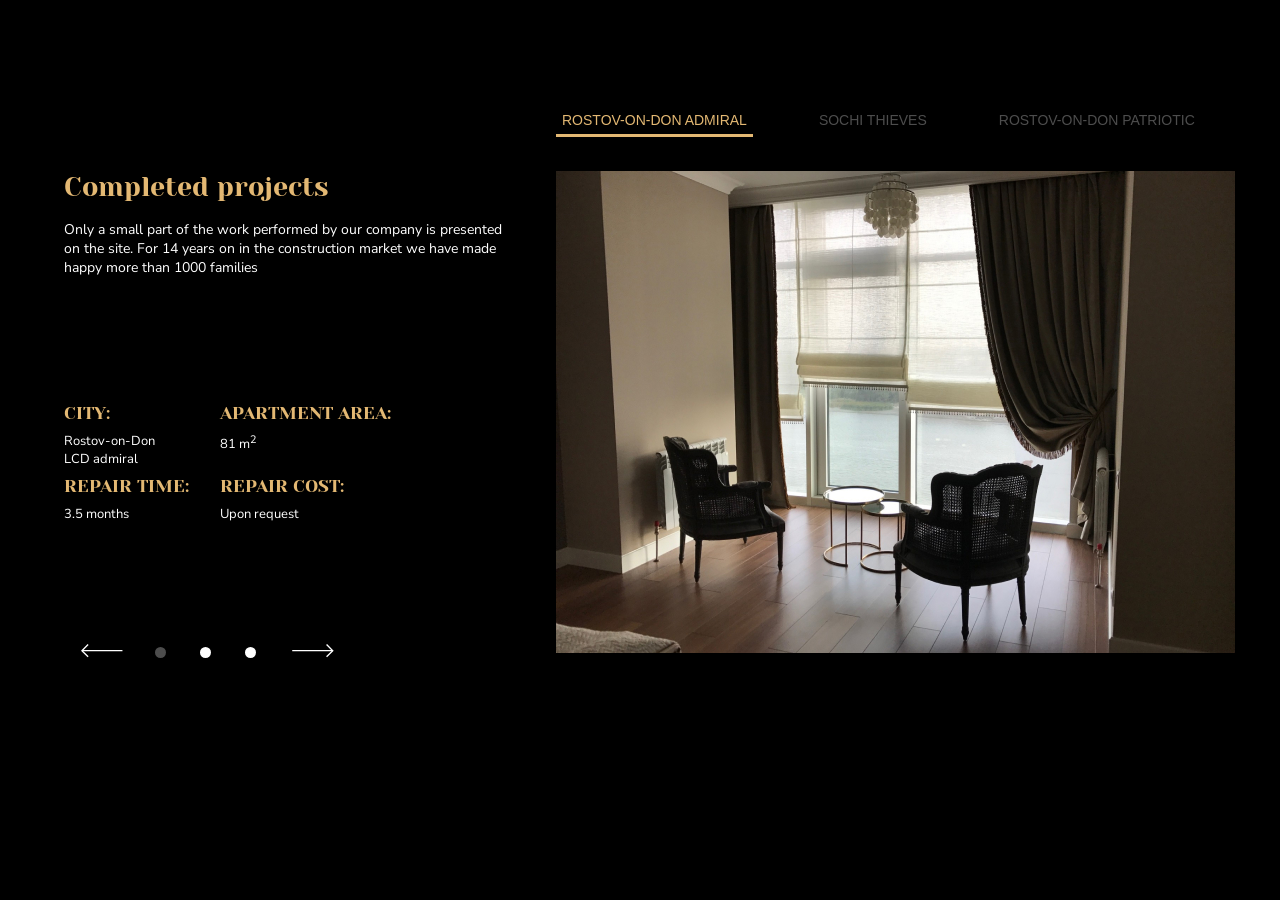
==== Documents/Study/Slider/index.html @ c3e7d674 "Верстка и логика Слайдера без адаптивности" ====
<!DOCTYPE html>
<html lang="en">
  <head>
    <meta charset="UTF-8" />
    <meta name="viewport" content="width=device-width, initial-scale=1.0" />
    <title>Slider</title>
    <link rel="stylesheet" href="style.css" />
  </head>
  <body>
    <div class="main">
      <div>
        <h1>Completed projects</h1>
        <p>
          Only a small part of the work performed by our company is presented on
          the site. For 14 years on in the construction market we have made
          happy more than 1000 families
        </p>
      </div>
      <div class="specifications">
        <div>
          <h3>CITY:</h3>
          <p class="rostov-admiral">Rostov-on-Don</p>
          <p class="rostov-admiral">LCD admiral</p>
          <p class="sochi" style="display: none">Sochi</p>
          <p class="sochi" style="display: none">Thieves</p>
          <p class="rostov-patriotic" style="display: none">Rostov-on-Don</p>
          <p class="rostov-patriotic" style="display: none">Patriotic</p>
        </div>
        <div>
          <h3>APARTMENT AREA:</h3>
          <p class="rostov-admiral">81 m<sup>2</sup></p>
          <p class="sochi" style="display: none">105 m<sup>2</sup></p>
          <p class="rostov-patriotic" style="display: none">93 m<sup>2</sup></p>
        </div>
        <div>
          <h3>REPAIR TIME:</h3>
          <p class="rostov-admiral">3.5 months</p>
          <p class="sochi" style="display: none">3 months</p>
          <p class="rostov-patriotic" style="display: none">4 months</p>
        </div>
        <div>
          <h3>REPAIR COST:</h3>
          <p>Upon request</p>
        </div>
      </div>
      <div class="arrows">
        <button><img id="arrow-left" src="images/arrow-left.svg" alt="Стрелка влево" />
        <button><div id="dot-1" class="dot active"></div></button>
        <button><div id="dot-2" class="dot"></div></button>
       <button> <div id="dot-3" class="dot"></div></button>
        <button><img
          id="arrow-right"
          src="images/arrow-right.svg"
          alt="Стрелка вправо"
        /></button>
      </div>
    </div>

    <div class="links">
      <ul>
        <li><button class="link active" id="link-1">ROSTOV-ON-DON ADMIRAL</button></li>
        <li><button class="link" id="link-2">SOCHI THIEVES</button></li>
        <li><button class="link" id="link-3">ROSTOV-ON-DON PATRIOTIC</button></li>
      </ul>
    </div>

    <div class="images">
        <img id="image" src="images/Rostov-on-don admiral.jpg" alt="">
    </div>

    <script src="script.js"></script>
  </body>
</html>
---- Documents/Study/Slider/style.css ----
@import url("https://fonts.googleapis.com/css2?family=Nunito+Sans:ital,opsz,wght@0,6..12,200..1000;1,6..12,200..1000&family=Yeseva+One&display=swap");

html {
    max-width: 1440px;
  margin: 0 auto;
  box-sizing: content-box;
}

h1,
h3 {
  font-family: "Yeseva One";
  color: #e3b873;
  font-weight: 400;
}

h1 {
  font-size: 27px;
  margin-top: 0;
}

h3 {
  font-size: 18px;
  margin: 9px 0;
  padding: 0;
}

.specifications p {
  font-size: 13px;
  margin: 0;
  padding: 0;
}

body {
      font-family: "Nunito Sans";
  font-size: 14px;
  background-color: black;
  color: white;
  width: 70vw;
  display: grid;
  grid-template-columns: 442px 679px;
  grid-template-rows: 24px 483px;
  gap: 50px;
  margin: 97px 5vw;
}

.main {
  grid-column: 1;
  grid-row: 2;
  display: flex;
  flex-direction: column;
  justify-content: space-between;
}

.links {
  grid-column: 2;
  grid-row: 1;
}
.links ul {
  display: inline-flex;
  list-style: none;
  padding: 0;
  gap: 60px;
}

.link.active {
  color: #e3b873;
  border-bottom: 3px #e3b873 solid;
}

.link {
  color: rgba(255, 255, 255, 0.3);
  border: none;
  background: none;
  font-size: 14px;
  cursor: pointer;
  padding-bottom: 6px;
}

.images {
  grid-column: 2;
  grid-row: 2;
  height: 483px;
  width: 679px;
  background-size: cover;
}

.specifications {
  display: grid;
  grid-template-columns: 156px 213px;
  grid-template-rows: 73px 73px;
}

.arrows {
  width: 100%;
  height: 11px;
}

.arrows button {
  background: none;
  border: none;
}

.arrows .dot,
.arrows .dot.active {
  width: 11px;
  height: 11px;
  margin: 0 9px;
  border-radius: 50%;
  display: inline-block;
  background-color: white;
}

.arrows img {
  margin: 0 11px;
  cursor: pointer;
}

.arrows .dot:hover {
  cursor: pointer;
  background-color: rgba(255, 255, 255, 0.3);
}

.arrows .dot.active {
  background-color: rgba(255, 255, 255, 0.3);
}
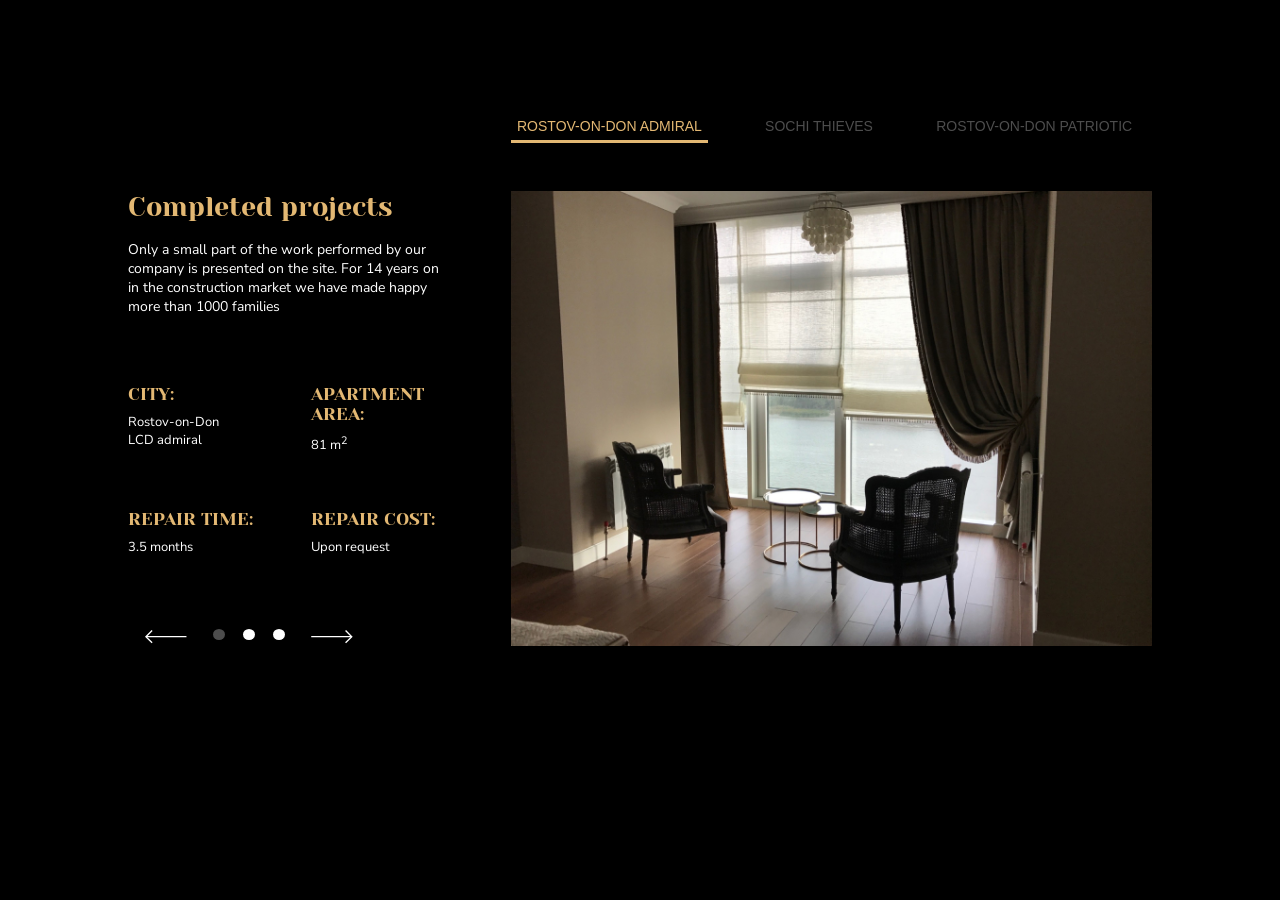
==== commit 0e8ad33f: "flfgnbdyjcnm dfhbfyn 1" ====
--- a/Documents/Study/Slider/index.html
+++ b/Documents/Study/Slider/index.html
@@ -43,18 +43,19 @@
           <p>Upon request</p>
         </div>
       </div>
-      <div class="arrows">
+    </div>
+
+    <div class="arrows">
         <button><img id="arrow-left" src="images/arrow-left.svg" alt="Стрелка влево" />
-        <button><div id="dot-1" class="dot active"></div></button>
-        <button><div id="dot-2" class="dot"></div></button>
-       <button> <div id="dot-3" class="dot"></div></button>
+        <button id="dot-1" class="dot active"></button>
+        <button id="dot-2" class="dot"></button>
+       <button id="dot-3" class="dot"></button>
         <button><img
           id="arrow-right"
           src="images/arrow-right.svg"
           alt="Стрелка вправо"
         /></button>
       </div>
-    </div>
 
     <div class="links">
       <ul>
@@ -65,7 +66,7 @@
     </div>
 
     <div class="images">
-        <img id="image" src="images/Rostov-on-don admiral.jpg" alt="">
+        <img id="image" src="images/Rostov-on-don admiral.jpg" alt="Фото квартиры в Ростове-на-Дону, Адмирал">
     </div>
 
     <script src="script.js"></script>
--- a/Documents/Study/Slider/style.css
+++ b/Documents/Study/Slider/style.css
@@ -1,7 +1,7 @@
 @import url("https://fonts.googleapis.com/css2?family=Nunito+Sans:ital,opsz,wght@0,6..12,200..1000;1,6..12,200..1000&family=Yeseva+One&display=swap");
 
 html {
-    max-width: 1440px;
+  max-width: 1440px;
   margin: 0 auto;
   box-sizing: content-box;
 }
@@ -31,16 +31,18 @@
 }
 
 body {
-      font-family: "Nunito Sans";
+  box-sizing: border-box;
+  font-family: "Nunito Sans";
   font-size: 14px;
   background-color: black;
   color: white;
-  width: 70vw;
+  width: 80vw;
   display: grid;
-  grid-template-columns: 442px 679px;
-  grid-template-rows: 24px 483px;
-  gap: 50px;
-  margin: 97px 5vw;
+  grid-template-columns: 25vw auto;
+  grid-template-rows: 4vh auto auto;
+  row-gap: 3vw;
+  column-gap: 7vh;
+  margin: 13vh auto;
 }
 
 .main {
@@ -48,7 +50,8 @@
   grid-row: 2;
   display: flex;
   flex-direction: column;
-  justify-content: space-between;
+  justify-content: flex-start;
+  gap: 5vh;
 }
 
 .links {
@@ -59,7 +62,8 @@
   display: inline-flex;
   list-style: none;
   padding: 0;
-  gap: 60px;
+  gap: 4vw;
+  margin: 0;
 }
 
 .link.active {
@@ -78,21 +82,30 @@
 
 .images {
   grid-column: 2;
-  grid-row: 2;
-  height: 483px;
-  width: 679px;
-  background-size: cover;
+  grid-row: 2 / 4;
+  align-self: center;
+}
+
+#image {
+  height: 100%;
+  width: 100%;
+  object-fit: cover;
 }
 
 .specifications {
   display: grid;
-  grid-template-columns: 156px 213px;
-  grid-template-rows: 73px 73px;
+  grid-template-columns: 1fr 1fr;
+  grid-template-rows: 1fr 1fr;
+  gap: inherit;
 }
 
 .arrows {
+    display: flex;
   width: 100%;
   height: 11px;
+  grid-row: 3;
+  grid-column: 1;
+  flex-wrap: nowrap;
 }
 
 .arrows button {
@@ -123,3 +136,127 @@
 .arrows .dot.active {
   background-color: rgba(255, 255, 255, 0.3);
 }
+
+@media screen and (orientation: portrait) {
+  body {
+    display: grid;
+    margin: 1vh 5vw;
+    grid-template-columns: 90vw;
+    grid-template-rows: auto auto auto;
+  }
+
+  .links {
+    grid-row: 1;
+    grid-column: 1;
+  }
+
+  .images {
+    grid-row: 2;
+    grid-column: 1;
+  }
+
+  .main {
+    grid-row: 4;
+    grid-column: 1;
+    gap: 10px;
+  }
+
+  .arrows {
+    display: flex;
+    justify-content: center;
+  }
+}
+
+@media (max-width: 479px) {
+  body {
+    gap: 20px;
+  }
+
+  h1 {
+    font-size: 24px;
+  }
+
+  h3 {
+    font-size: 14px;
+  }
+
+  .main p,
+  .link {
+    font-size: 12px;
+  }
+}
+
+@media screen and (orientation: landscape) and (max-width: 1025px) {
+  body {
+    margin: 1vh auto;
+    grid-template-rows: 15vh auto 21px;
+    max-width: 90vw;
+    height: 85vh;
+    row-gap: 1vh;
+  }
+
+  .arrows {
+    grid-column: 1;
+    grid-row: 3;
+  }
+
+  .images {
+    grid-row: 2 / 4;
+  }
+
+  .main {
+    grid-row: 1 / 3;
+    row-gap: 1vh;
+  }
+
+  h1 {
+    font-size: 24px;
+  }
+
+  h3 {
+    font-size: 14px;
+  }
+
+  .main p,
+  .link {
+    font-size: 12px;
+  }
+}
+
+
+@media screen and (orientation: landscape) and (max-width: 767px) {
+body {
+    margin: 1vh auto;
+    grid-template-rows: 15vh auto 21px;
+    max-width: 90vw;
+    height: 85vh;
+    row-gap: 1vh;
+  }
+
+  .arrows {
+    grid-column: 1;
+    grid-row: 3;
+  }
+
+  .images {
+    grid-row: 2 / 4;
+  }
+
+  .main {
+    grid-row: 1 / 3;
+    row-gap: 1vh;
+  }
+
+  h1 {
+    font-size: 24px;
+  }
+
+  h3 {
+    font-size: 14px;
+  }
+
+  .main p,
+  .link {
+    font-size: 12px;
+  }
+}
